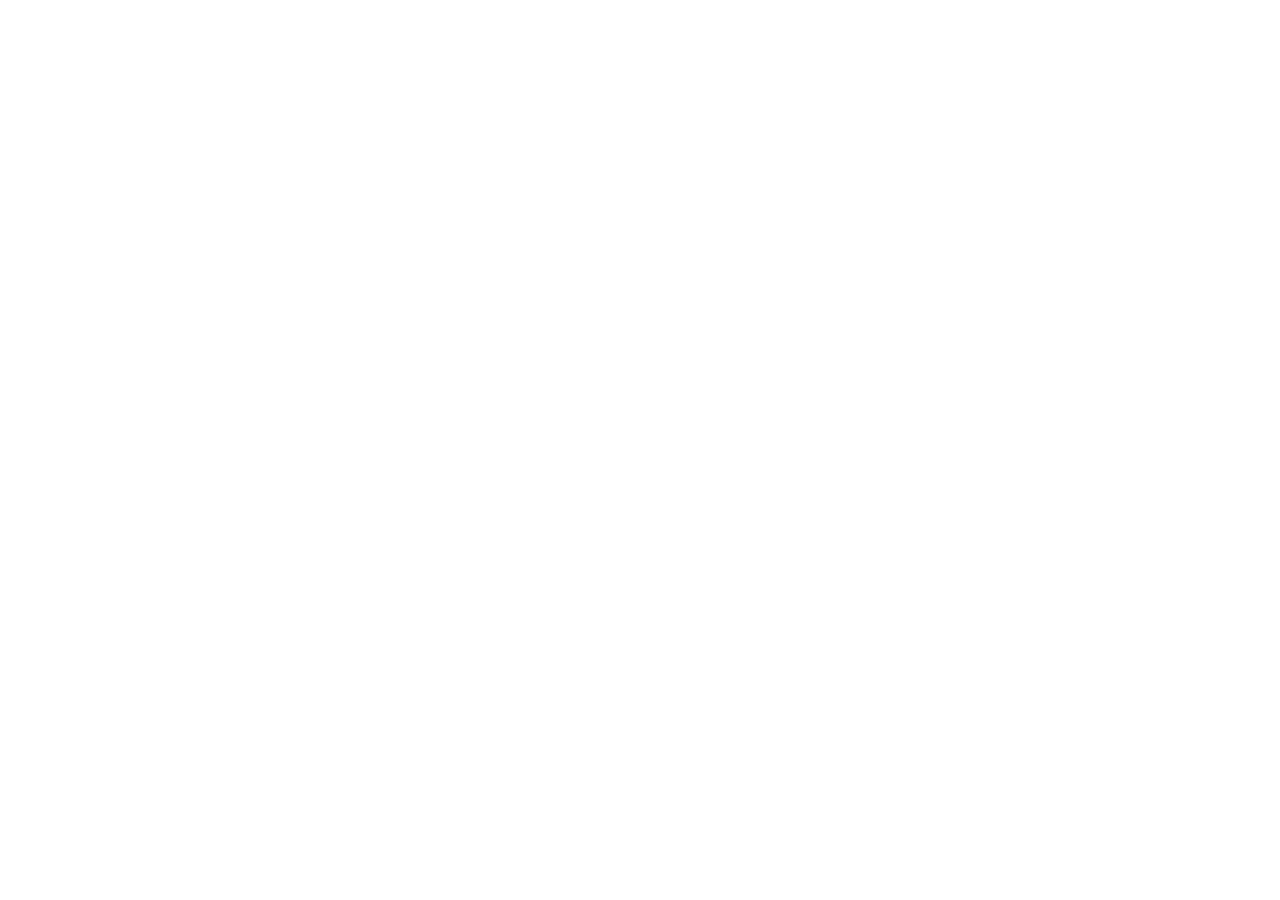
==== ALL HTML file/birthday.html @ 301d7309 "changed folder name" ====
<!DOCTYPE html>
<html lang="en">
<head>
    <meta charset="UTF-8">
    <meta name="viewport" content="width=device-width, initial-scale=1.0">
    <title>Document</title>
</head>
<body>
    
</body>
</html>
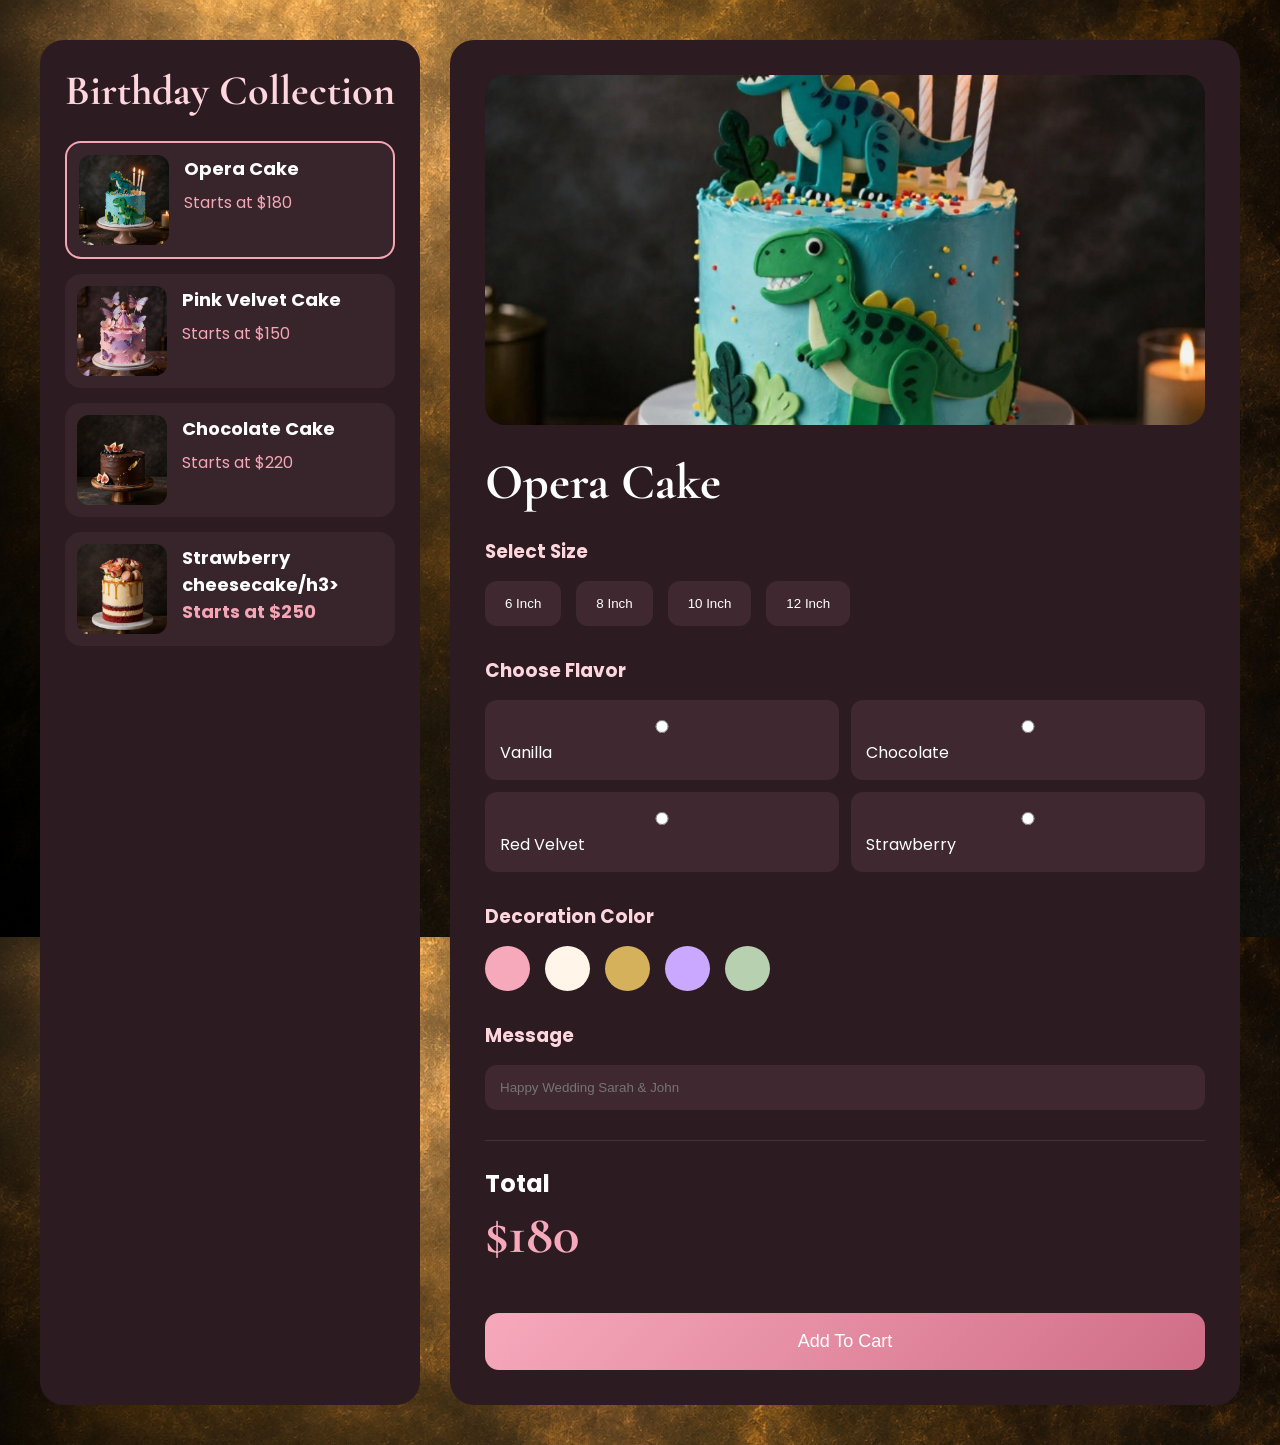
==== commit 0c7482c0: "catalog" ====
--- a/ALL HTML file/birthday.html
+++ b/ALL HTML file/birthday.html
@@ -1,11 +1,121 @@
 <!DOCTYPE html>
 <html lang="en">
-<head>
-    <meta charset="UTF-8">
-    <meta name="viewport" content="width=device-width, initial-scale=1.0">
-    <title>Document</title>
-</head>
-<body>
-    
-</body>
-</html>+  <head>
+    <meta charset="UTF-8" />
+    <meta name="viewport" content="width=device-width, initial-scale=1.0" />
+    <title>Wedding Cake Collection</title>
+
+    <link rel="stylesheet" href="styles.css" />
+    <link rel="preconnect" href="https://fonts.googleapis.com" />
+    <link
+      href="https://fonts.googleapis.com/css2?family=Cormorant+Garamond:wght@400;600&family=Poppins:wght@300;400;500;600&display=swap"
+      rel="stylesheet"
+    />
+    <link rel="stylesheet" href="../CSS-file/birthday.css" />
+  </head>
+  <body>
+    <section class="cake-wrapper">
+      <!-- LEFT SIDE -->
+
+      <div class="cake-list">
+        <h2>Birthday Collection</h2>
+
+        <div class="cake-card active">
+          <img src="../IMAGE/Birthday Cake - Little Boy.jpg" />
+
+          <div>
+            <h3>Opera Cake</h3>
+            <p>Starts at $180</p>
+          </div>
+        </div>
+
+        <div class="cake-card">
+          <img src="../IMAGE/Birthday Cake - Little Girl.jpg" />
+
+          <div>
+            <h3>Pink Velvet Cake</h3>
+            <p>Starts at $150</p>
+          </div>
+        </div>
+
+        <div class="cake-card">
+          <img src="../IMAGE/Birthday Cake - Mature 1.jpg" />
+
+          <div>
+            <h3>Chocolate Cake</h3>
+            <p>Starts at $220</p>
+          </div>
+        </div>
+
+        <div class="cake-card">
+          <img src="../IMAGE/Birthday Cake - Mature 2.jpg" />
+
+          <div>
+            <h3>Strawberry cheesecake/h3>
+            <p>Starts at $250</p>
+          </div>
+        </div>
+      </div>
+
+      <!-- RIGHT SIDE -->
+
+      <div class="customizer">
+        <img
+          id="cakeImage"
+          class="hero-image"
+          src="../IMAGE/Birthday Cake - Little Boy.jpg"
+        />
+
+        <h1 id="cakeName">Opera Cake</h1>
+
+        <div class="section">
+          <h3>Select Size</h3>
+
+          <div class="sizes">
+            <button>6 Inch</button>
+            <button>8 Inch</button>
+            <button>10 Inch</button>
+            <button>12 Inch</button>
+          </div>
+        </div>
+
+        <div class="section">
+          <h3>Choose Flavor</h3>
+
+          <div class="flavors">
+            <label><input type="radio" name="flavor" /> Vanilla</label>
+            <label><input type="radio" name="flavor" /> Chocolate</label>
+            <label><input type="radio" name="flavor" /> Red Velvet</label>
+            <label><input type="radio" name="flavor" /> Strawberry</label>
+          </div>
+        </div>
+
+        <div class="section">
+          <h3>Decoration Color</h3>
+
+          <div class="colors">
+            <span class="pink"></span>
+            <span class="ivory"></span>
+            <span class="gold"></span>
+            <span class="lavender"></span>
+            <span class="sage"></span>
+          </div>
+        </div>
+
+        <div class="section">
+          <h3>Message</h3>
+
+          <input type="text" placeholder="Happy Wedding Sarah & John" />
+        </div>
+
+        <div class="summary">
+          <h2>Total</h2>
+
+          <h1 id="price">$180</h1>
+
+          <button class="cart-btn">Add To Cart</button>
+        </div>
+      </div>
+    </section>
+  </body>
+</html>
--- a/CSS-file/birthday.css
+++ b/CSS-file/birthday.css
@@ -0,0 +1,204 @@
+*{
+margin:0;
+padding:0;
+box-sizing:border-box;
+}
+
+body{
+font-family:Poppins,sans-serif;
+
+padding:40px;
+color:white;
+background-image: url(../IMAGE/CA\ BG\ image.png);
+}
+
+.cake-wrapper{
+display:grid;
+grid-template-columns:380px 1fr;
+gap:30px;
+max-width:1500px;
+margin:auto;
+}
+
+.cake-list{
+background:#2c1c22;
+padding:25px;
+border-radius:24px;
+}
+
+.cake-list h2{
+font-family:"Cormorant Garamond";
+font-size:42px;
+margin-bottom:25px;
+color:#ffd6de;
+}
+
+.cake-card{
+display:flex;
+gap:15px;
+padding:12px;
+border-radius:16px;
+cursor:pointer;
+margin-bottom:15px;
+transition:.3s;
+background:#38242b;
+}
+
+.cake-card:hover{
+transform:translateY(-2px);
+}
+
+.cake-card.active{
+border:2px solid #f4a6b5;
+}
+
+.cake-card img{
+width:90px;
+height:90px;
+object-fit:cover;
+border-radius:12px;
+}
+
+.cake-card h3{
+font-size:18px;
+margin-bottom:8px;
+}
+
+.cake-card p{
+color:#f4a6b5;
+}
+
+.customizer{
+background:#2c1c22;
+padding:35px;
+border-radius:24px;
+}
+
+.hero-image{
+width:100%;
+height:350px;
+object-fit:cover;
+border-radius:20px;
+margin-bottom:20px;
+}
+
+.customizer h1{
+font-family:"Cormorant Garamond";
+font-size:50px;
+margin-bottom:25px;
+}
+
+.section{
+margin-bottom:30px;
+}
+
+.section h3{
+margin-bottom:15px;
+color:#ffd6de;
+}
+
+.sizes{
+display:flex;
+gap:15px;
+flex-wrap:wrap;
+}
+
+.sizes button{
+padding:15px 20px;
+background:#3f2830;
+border:none;
+border-radius:12px;
+color:white;
+cursor:pointer;
+}
+
+.flavors{
+display:grid;
+grid-template-columns:repeat(2,1fr);
+gap:12px;
+}
+
+.flavors label{
+background:#3f2830;
+padding:15px;
+border-radius:12px;
+}
+
+.colors{
+display:flex;
+gap:15px;
+}
+
+.colors span{
+width:45px;
+height:45px;
+border-radius:50%;
+cursor:pointer;
+}
+
+.pink{
+background:#f7a9bc;
+}
+
+.ivory{
+background:#fff5e8;
+}
+
+.gold{
+background:#d6b15c;
+}
+
+.lavender{
+background:#cba8ff;
+}
+
+.sage{
+background:#b7d1b0;
+}
+
+input{
+width:100%;
+padding:15px;
+border:none;
+border-radius:12px;
+background:#3f2830;
+color:white;
+}
+
+.summary{
+border-top:1px solid rgba(255,255,255,.1);
+padding-top:25px;
+}
+
+.summary h1{
+color:#f7a9bc;
+font-size:55px;
+}
+
+.cart-btn{
+width:100%;
+padding:18px;
+border:none;
+border-radius:14px;
+margin-top:20px;
+font-size:18px;
+background:linear-gradient(
+135deg,
+#f7a9bc,
+#cf6c86
+);
+color:white;
+cursor:pointer;
+}
+
+@media(max-width:900px){
+
+.cake-wrapper{
+grid-template-columns:1fr;
+}
+
+.hero-image{
+height:250px;
+}
+
+}
